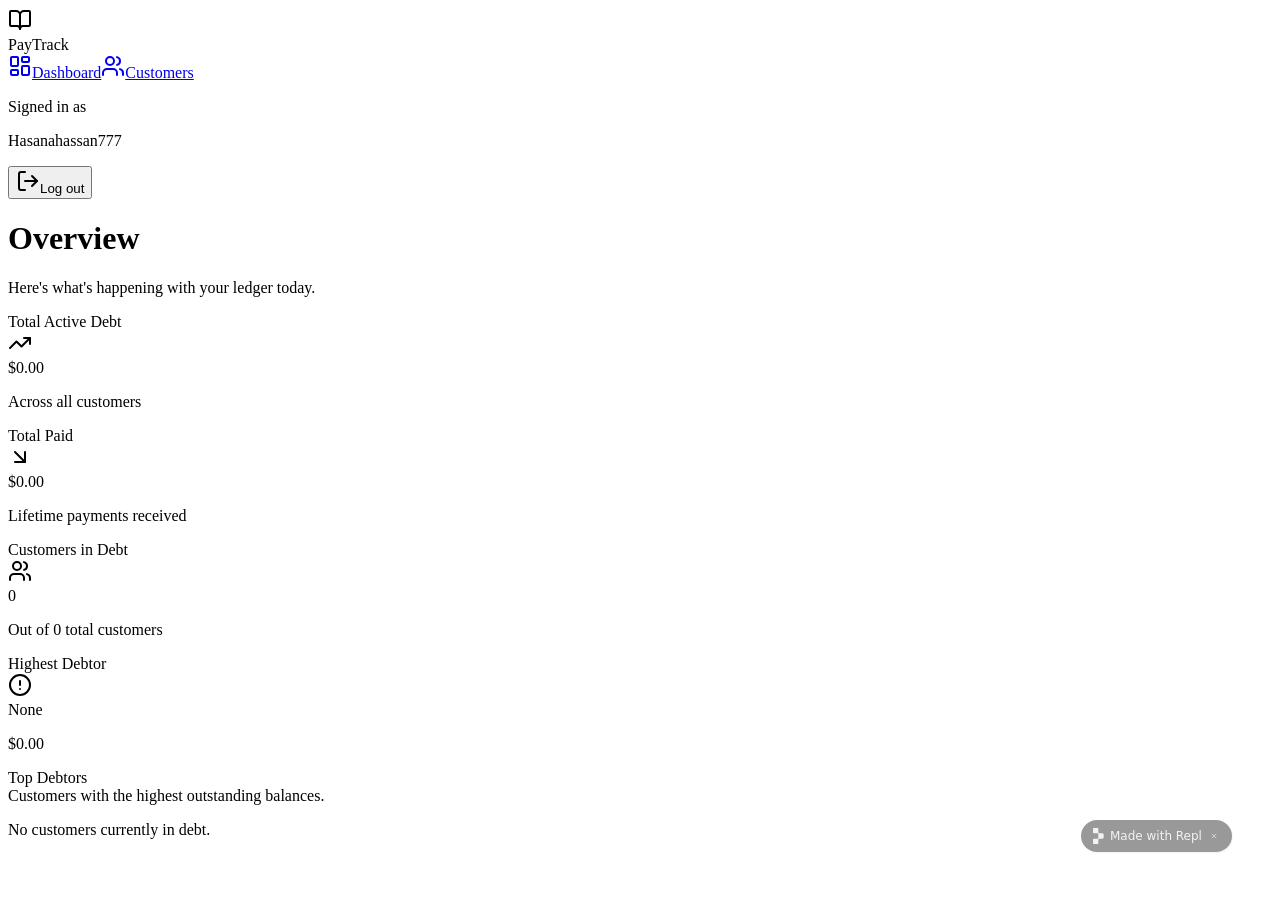
==== index.html @ a4691d7c "Rename PayTrack.html to index.html" ====
<!DOCTYPE html>
<!-- saved from url=(0054)https://customer-ledger-%2Dhasanahassan777.replit.app/ -->
<html lang="en"><head><meta http-equiv="Content-Type" content="text/html; charset=UTF-8">
    
    <meta name="viewport" content="width=device-width, initial-scale=1.0, maximum-scale=1">
    <title>PayTrack</title>
    <meta name="description" content="PayTrack — built on Replit. Update this description to reflect the app.">
    <meta name="robots" content="index, follow">
    <meta property="og:title" content="PayTrack">
    <meta property="og:description" content="PayTrack — built on Replit. Update this description to reflect the app.">
    <meta property="og:type" content="website">
    <meta name="twitter:card" content="summary_large_image">
    <meta name="twitter:title" content="PayTrack">
    <meta name="twitter:description" content="PayTrack — built on Replit. Update this description to reflect the app.">
    <link rel="icon" type="image/svg+xml" href="https://customer-ledger--hasanahassan777.replit.app/favicon.svg">
    <link rel="preconnect" href="https://fonts.googleapis.com/">
    <link rel="preconnect" href="https://fonts.gstatic.com/" crossorigin="">
    <link href="./PayTrack_files/css2" rel="stylesheet">
    <script type="module" crossorigin="" src="./PayTrack_files/index-40upBgzN.js.download"></script>
    <link rel="stylesheet" crossorigin="" href="./PayTrack_files/index-B2Ma9LY6.css">
  </head>
  <body>
    <div id="root"><div class="min-h-screen bg-background flex flex-col md:flex-row"><aside class="w-full md:w-64 bg-card border-r border-border md:min-h-screen flex flex-col"><div class="p-6 border-b border-border flex items-center gap-3"><div class="w-8 h-8 rounded bg-primary flex items-center justify-center text-primary-foreground"><svg xmlns="http://www.w3.org/2000/svg" width="24" height="24" viewBox="0 0 24 24" fill="none" stroke="currentColor" stroke-width="2" stroke-linecap="round" stroke-linejoin="round" class="lucide lucide-book-open w-5 h-5" aria-hidden="true"><path d="M12 7v14"></path><path d="M3 18a1 1 0 0 1-1-1V4a1 1 0 0 1 1-1h5a4 4 0 0 1 4 4 4 4 0 0 1 4-4h5a1 1 0 0 1 1 1v13a1 1 0 0 1-1 1h-6a3 3 0 0 0-3 3 3 3 0 0 0-3-3z"></path></svg></div><span class="font-bold text-lg tracking-tight">PayTrack</span></div><nav class="flex-1 p-4 space-y-1"><a data-testid="nav-dashboard" href="https://customer-ledger--hasanahassan777.replit.app/" class="flex items-center gap-3 px-3 py-2.5 rounded-md transition-colors text-sm font-medium bg-primary/10 text-primary"><svg xmlns="http://www.w3.org/2000/svg" width="24" height="24" viewBox="0 0 24 24" fill="none" stroke="currentColor" stroke-width="2" stroke-linecap="round" stroke-linejoin="round" class="lucide lucide-layout-dashboard w-4 h-4" aria-hidden="true"><rect width="7" height="9" x="3" y="3" rx="1"></rect><rect width="7" height="5" x="14" y="3" rx="1"></rect><rect width="7" height="9" x="14" y="12" rx="1"></rect><rect width="7" height="5" x="3" y="16" rx="1"></rect></svg>Dashboard</a><a data-testid="nav-customers" href="https://customer-ledger--hasanahassan777.replit.app/customers" class="flex items-center gap-3 px-3 py-2.5 rounded-md transition-colors text-sm font-medium text-muted-foreground hover:bg-secondary hover:text-foreground"><svg xmlns="http://www.w3.org/2000/svg" width="24" height="24" viewBox="0 0 24 24" fill="none" stroke="currentColor" stroke-width="2" stroke-linecap="round" stroke-linejoin="round" class="lucide lucide-users w-4 h-4" aria-hidden="true"><path d="M16 21v-2a4 4 0 0 0-4-4H6a4 4 0 0 0-4 4v2"></path><path d="M16 3.128a4 4 0 0 1 0 7.744"></path><path d="M22 21v-2a4 4 0 0 0-3-3.87"></path><circle cx="9" cy="7" r="4"></circle></svg>Customers</a></nav><div class="p-4 border-t border-border"><div class="mb-3 px-3 py-2"><p class="text-xs text-muted-foreground">Signed in as</p><p class="text-sm font-medium text-foreground truncate" data-testid="text-username">Hasanahassan777</p></div><button data-testid="button-logout" class="w-full flex items-center gap-3 px-3 py-2.5 rounded-md transition-colors text-sm font-medium text-muted-foreground hover:bg-secondary hover:text-foreground"><svg xmlns="http://www.w3.org/2000/svg" width="24" height="24" viewBox="0 0 24 24" fill="none" stroke="currentColor" stroke-width="2" stroke-linecap="round" stroke-linejoin="round" class="lucide lucide-log-out w-4 h-4" aria-hidden="true"><path d="m16 17 5-5-5-5"></path><path d="M21 12H9"></path><path d="M9 21H5a2 2 0 0 1-2-2V5a2 2 0 0 1 2-2h4"></path></svg>Log out</button></div></aside><main class="flex-1 flex flex-col overflow-hidden"><div class="flex-1 overflow-y-auto p-4 md:p-8"><div class="max-w-6xl mx-auto w-full"><div class="space-y-6"><div><h1 class="text-3xl font-bold tracking-tight">Overview</h1><p class="text-muted-foreground mt-1">Here's what's happening with your ledger today.</p></div><div class="grid gap-4 md:grid-cols-2 lg:grid-cols-4"><div class="rounded-xl border bg-card text-card-foreground border-t-4 border-t-primary shadow-sm hover-elevate"><div class="p-6 flex flex-row items-center justify-between pb-2 space-y-0"><div class="tracking-tight text-sm font-medium text-muted-foreground">Total Active Debt</div><svg xmlns="http://www.w3.org/2000/svg" width="24" height="24" viewBox="0 0 24 24" fill="none" stroke="currentColor" stroke-width="2" stroke-linecap="round" stroke-linejoin="round" class="lucide lucide-trending-up w-4 h-4 text-primary" aria-hidden="true"><path d="M16 7h6v6"></path><path d="m22 7-8.5 8.5-5-5L2 17"></path></svg></div><div class="p-6 pt-0"><div class="text-2xl font-bold text-foreground" data-testid="text-total-debt">$0.00</div><p class="text-xs text-muted-foreground mt-1">Across all customers</p></div></div><div class="rounded-xl border bg-card text-card-foreground shadow-sm hover-elevate"><div class="p-6 flex flex-row items-center justify-between pb-2 space-y-0"><div class="tracking-tight text-sm font-medium text-muted-foreground">Total Paid</div><svg xmlns="http://www.w3.org/2000/svg" width="24" height="24" viewBox="0 0 24 24" fill="none" stroke="currentColor" stroke-width="2" stroke-linecap="round" stroke-linejoin="round" class="lucide lucide-arrow-down-right w-4 h-4 text-green-600" aria-hidden="true"><path d="m7 7 10 10"></path><path d="M17 7v10H7"></path></svg></div><div class="p-6 pt-0"><div class="text-2xl font-bold text-foreground" data-testid="text-total-paid">$0.00</div><p class="text-xs text-muted-foreground mt-1">Lifetime payments received</p></div></div><div class="rounded-xl border bg-card text-card-foreground shadow-sm hover-elevate"><div class="p-6 flex flex-row items-center justify-between pb-2 space-y-0"><div class="tracking-tight text-sm font-medium text-muted-foreground">Customers in Debt</div><svg xmlns="http://www.w3.org/2000/svg" width="24" height="24" viewBox="0 0 24 24" fill="none" stroke="currentColor" stroke-width="2" stroke-linecap="round" stroke-linejoin="round" class="lucide lucide-users w-4 h-4 text-muted-foreground" aria-hidden="true"><path d="M16 21v-2a4 4 0 0 0-4-4H6a4 4 0 0 0-4 4v2"></path><path d="M16 3.128a4 4 0 0 1 0 7.744"></path><path d="M22 21v-2a4 4 0 0 0-3-3.87"></path><circle cx="9" cy="7" r="4"></circle></svg></div><div class="p-6 pt-0"><div class="text-2xl font-bold" data-testid="text-customers-in-debt">0</div><p class="text-xs text-muted-foreground mt-1">Out of 0 total customers</p></div></div><div class="rounded-xl border bg-card text-card-foreground shadow-sm hover-elevate"><div class="p-6 flex flex-row items-center justify-between pb-2 space-y-0"><div class="tracking-tight text-sm font-medium text-muted-foreground">Highest Debtor</div><svg xmlns="http://www.w3.org/2000/svg" width="24" height="24" viewBox="0 0 24 24" fill="none" stroke="currentColor" stroke-width="2" stroke-linecap="round" stroke-linejoin="round" class="lucide lucide-circle-alert w-4 h-4 text-destructive" aria-hidden="true"><circle cx="12" cy="12" r="10"></circle><line x1="12" x2="12" y1="8" y2="12"></line><line x1="12" x2="12.01" y1="16" y2="16"></line></svg></div><div class="p-6 pt-0"><div class="text-xl font-bold truncate" data-testid="text-max-debtor">None</div><p class="text-xs text-destructive font-medium mt-1">$0.00</p></div></div></div><div class="grid gap-6 md:grid-cols-2"><div class="rounded-xl border bg-card text-card-foreground shadow-sm"><div class="flex flex-col space-y-1.5 p-6"><div class="font-semibold leading-none tracking-tight">Top Debtors</div><div class="text-sm text-muted-foreground">Customers with the highest outstanding balances.</div></div><div class="p-6 pt-0"><div class="text-center py-8 text-muted-foreground border-2 border-dashed border-border rounded-lg"><p>No customers currently in debt.</p></div></div></div></div></div></div></div></main></div><div role="region" aria-label="Notifications (F8)" tabindex="-1" style="pointer-events: none;"><ol tabindex="-1" class="fixed top-0 z-[100] flex max-h-screen w-full flex-col-reverse p-4 sm:bottom-0 sm:right-0 sm:top-auto sm:flex-col md:max-w-[420px]"></ol></div></div>
  <script src="./PayTrack_files/replit-pill.global.js.download" data-referral-code="tfxqmjb1y5ly" data-repl-id="6ed360cc-65e6-425c-9809-bc0352db5e8e"></script>

<div id="replit-pill-host"><template shadowrootmode="closed"><style>
        #replit-pill {
          position: fixed;
          bottom: 48px;
          right: 48px;
          border-radius: 120px;
          font-family: system-ui, -apple-system, BlinkMacSystemFont, sans-serif;
          font-size: 12px;
          display: inline-flex;
          align-items: center;
          gap: 6px;
          padding: 6px 12px;
          z-index: 1000000;
          white-space: nowrap;
          cursor: pointer;
          overflow: hidden;
          background-color: rgba(0, 0, 0, 0.4);
          backdrop-filter: blur(6px);
          -webkit-backdrop-filter: blur(6px);
          color: #f0f2f6;
          box-shadow: 1px 1px 1px 0px rgba(0, 0, 0, 0.05), 1px 1px 1px 0px rgba(255, 255, 255, 0.1);
          transition:
            transform 0.2s ease,
            background-color 400ms cubic-bezier(0.2, 0.6, 0.2, 1),
            box-shadow 400ms cubic-bezier(0.2, 0.6, 0.2, 1);
        }
        #replit-pill[data-state="cta"] {
          background-color: rgba(38, 20, 12, 0.55);
          color: #faf6f1;
          box-shadow:
            0 8px 24px rgba(255, 90, 30, 0.28),
            1px 1px 1px 0px rgba(0, 0, 0, 0.05),
            inset 0 0 0 1px rgba(255, 140, 70, 0.18);
        }
        #replit-pill:hover {
          transform: scale(1.05);
        }
        #replit-pill .shimmer {
          position: absolute;
          inset: 0;
          transform: translateX(-100%);
          transition: transform 0.7s ease-in-out;
          background: linear-gradient(to right, transparent, rgba(255, 255, 255, 0.1), transparent);
          pointer-events: none;
        }
        #replit-pill:hover .shimmer {
          transform: translateX(100%);
        }
        #replit-pill .badge-content {
          display: inline-flex;
          align-items: center;
          gap: 6px;
          position: relative;
          flex: 0 0 auto;
        }
        #replit-pill .replit-logo {
          color: currentColor;
        }
        #replit-pill .flip {
          position: relative;
          display: inline-block;
          height: 20px;
          overflow: hidden;
          font-weight: 500;
          line-height: 20px;
          color: currentColor;
        }
        #replit-pill .flip.ready {
          transition: width 300ms cubic-bezier(0.2, 0.6, 0.2, 1);
        }
        #replit-pill .row {
          position: absolute;
          inset: 0 auto 0 0;
          display: flex;
          align-items: center;
          white-space: nowrap;
          will-change: transform, opacity;
          transform: translateY(-110%);
          opacity: 0;
          line-height: 1;
        }
        #replit-pill .row.in {
          animation: replit-pill-roll-in 380ms cubic-bezier(0.2, 0.6, 0.2, 1) forwards;
        }
        #replit-pill .row.out {
          animation: replit-pill-roll-out 380ms cubic-bezier(0.2, 0.6, 0.2, 1) forwards;
        }
        @keyframes replit-pill-roll-in {
          from { transform: translateY(110%); opacity: 0; }
          to   { transform: translateY(0);    opacity: 1; }
        }
        @keyframes replit-pill-roll-out {
          from { transform: translateY(0);     opacity: 1; }
          to   { transform: translateY(-110%); opacity: 0; }
        }
        #replit-pill .close-button {
          display: inline-flex;
          align-items: center;
          justify-content: center;
          padding: 2px;
          flex: 0 0 auto;
          border-radius: 64px;
          width: 12px;
          height: 12px;
          min-width: 0;
          cursor: pointer;
          border: none;
          box-sizing: border-box;
          background-color: transparent;
          transition: background-color 0.2s ease;
        }
        #replit-pill .close-button:hover {
          background-color: rgba(255, 255, 255, 0.1);
        }
        #replit-pill .close-button:focus-visible {
          outline: 1px solid #e6e9ef;
          outline-offset: 1px;
        }
        #replit-pill .close-icon {
          width: 8px;
          height: 8px;
          color: #e6e9ef;
        }
        #replit-pill[data-state="cta"] .close-icon {
          color: #faf6f1;
        }
        #replit-pill[data-state="cta"] .close-button:focus-visible {
          outline-color: #faf6f1;
        }
        @media (prefers-reduced-motion: reduce) {
          #replit-pill,
          #replit-pill .flip,
          #replit-pill .row,
          #replit-pill .shimmer {
            transition: none;
          }
          #replit-pill .row.in,
          #replit-pill .row.out {
            animation: none;
          }
        }
      </style><div id="replit-pill" data-state="brand"><div class="shimmer"></div><div class="badge-content"><svg width="10.67" height="16" viewBox="0 0 50 75" fill="none" class="replit-logo">
        <path d="M25 19.995C25 20.0375 25 20.0575 25 20.085C25.015 21.34 25.5475 22.6275 26.425 23.525C26.445 23.545 26.4475 23.5475 26.45 23.55C26.485 23.585 26.5025 23.6025 26.54 23.6375C27.4225 24.485 28.6775 25.005 29.9025 25.03C29.9525 25.03 29.9975 25.03 30.0825 25.03H42C44.8 25.03 46.2 25.03 47.27 25.575C48.21 26.055 48.975 26.82 49.455 27.76C50 28.83 50 30.23 50 33.03V42.03C50 44.83 50 46.23 49.455 47.3C48.975 48.24 48.21 49.005 47.27 49.485C46.2 50.03 44.8 50.03 42 50.03H29.9275C28.6425 50.0325 27.3225 50.58 26.4125 51.485C26.4075 51.49 26.4775 51.42 26.45 51.4475C26.445 51.4525 26.4425 51.4525 26.4225 51.475C25.545 52.3725 25.0125 53.6575 24.9975 54.9125C24.9975 54.94 24.9975 54.9625 24.9975 55.0025V67.0575C24.9975 69.8575 24.9975 71.2575 24.4525 72.3275C23.9725 73.2675 23.2075 74.0325 22.2675 74.5125C21.1975 75.0575 19.7975 75.0575 16.9975 75.0575H7.9975C5.1975 75.0575 3.7975 75.0575 2.7275 74.5125C1.7875 74.0325 1.0225 73.2675 0.542498 72.3275C-0.00250244 71.2575 -0.00250244 69.8575 -0.00250244 67.0575V58.0575C-0.00250244 55.2575 -0.00250244 53.8575 0.542498 52.7875C1.0225 51.8475 1.7875 51.0825 2.7275 50.6025C3.7975 50.0575 5.1975 50.0575 7.9975 50.0575H19.7225C19.9 50.0575 19.9875 50.0575 20.08 50.055C21.2475 50.0125 22.4375 49.52 23.295 48.7225C23.3625 48.66 23.4125 48.61 23.5125 48.51C23.55 48.4725 23.5675 48.455 23.6025 48.42C24.455 47.5325 24.9725 46.2825 24.9975 45.0525C24.9975 45.0025 24.9975 44.96 24.9975 44.875V30.12C24.9975 30.0325 24.9975 29.99 24.9975 29.94C24.9725 28.71 24.455 27.46 23.6025 26.575C23.5675 26.54 23.55 26.52 23.5125 26.4825C23.475 26.445 23.4575 26.4275 23.42 26.3925C22.5325 25.54 21.2825 25.0225 20.0525 24.9975C20.0025 24.9975 19.96 24.9975 19.875 24.9975H7.9975C5.1975 24.9975 3.7975 24.9975 2.7275 24.4525C1.7875 23.9725 1.0225 23.2075 0.542498 22.2675C-0.00250244 21.1975 -0.00250244 19.7975 -0.00250244 16.9975V7.9975C-2.44146e-06 5.2 -2.44379e-06 3.8 0.544998 2.73C1.025 1.79 1.79 1.025 2.73 0.545C3.8 0 5.2 0 8 0H17C19.8 0 21.2 0 22.27 0.545C23.21 1.025 23.975 1.79 24.455 2.73C25 3.8 25 5.2 25 8V19.995Z" fill="currentColor"></path>
      </svg><span class="flip ready" style="width: 92px;"><span class="row in" data-key="brand" aria-hidden="false" style="">Made with Replit</span><span class="row out" data-key="cta" aria-hidden="true">Build yours free →</span></span></div><button class="close-button" aria-label="Close"><svg width="24" height="24" viewBox="0 0 24 24" fill="none" stroke="currentColor" stroke-width="2" stroke-linecap="round" stroke-linejoin="round" class="close-icon">
        <path d="M18 6 6 18"></path>
        <path d="m6 6 12 12"></path>
      </svg></button></div></template></div></body></html>
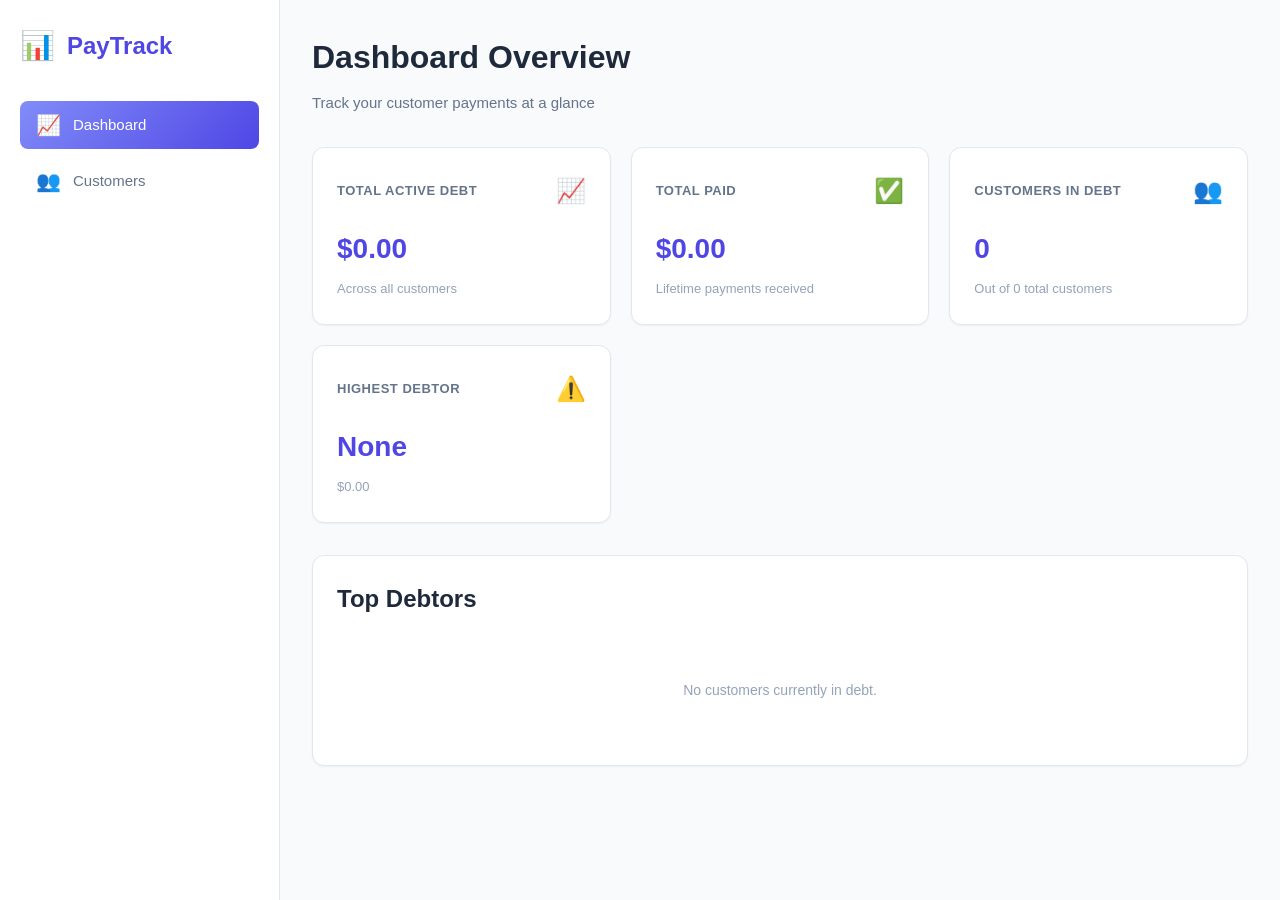
==== commit 10c6ea5d: "Complete PayTrack application with full features" ====
--- a/index.html
+++ b/index.html
@@ -1,172 +1,274 @@
 <!DOCTYPE html>
-<!-- saved from url=(0054)https://customer-ledger-%2Dhasanahassan777.replit.app/ -->
-<html lang="en"><head><meta http-equiv="Content-Type" content="text/html; charset=UTF-8">
-    
-    <meta name="viewport" content="width=device-width, initial-scale=1.0, maximum-scale=1">
-    <title>PayTrack</title>
-    <meta name="description" content="PayTrack — built on Replit. Update this description to reflect the app.">
-    <meta name="robots" content="index, follow">
-    <meta property="og:title" content="PayTrack">
-    <meta property="og:description" content="PayTrack — built on Replit. Update this description to reflect the app.">
-    <meta property="og:type" content="website">
-    <meta name="twitter:card" content="summary_large_image">
-    <meta name="twitter:title" content="PayTrack">
-    <meta name="twitter:description" content="PayTrack — built on Replit. Update this description to reflect the app.">
-    <link rel="icon" type="image/svg+xml" href="https://customer-ledger--hasanahassan777.replit.app/favicon.svg">
-    <link rel="preconnect" href="https://fonts.googleapis.com/">
-    <link rel="preconnect" href="https://fonts.gstatic.com/" crossorigin="">
-    <link href="./PayTrack_files/css2" rel="stylesheet">
-    <script type="module" crossorigin="" src="./PayTrack_files/index-40upBgzN.js.download"></script>
-    <link rel="stylesheet" crossorigin="" href="./PayTrack_files/index-B2Ma9LY6.css">
-  </head>
-  <body>
-    <div id="root"><div class="min-h-screen bg-background flex flex-col md:flex-row"><aside class="w-full md:w-64 bg-card border-r border-border md:min-h-screen flex flex-col"><div class="p-6 border-b border-border flex items-center gap-3"><div class="w-8 h-8 rounded bg-primary flex items-center justify-center text-primary-foreground"><svg xmlns="http://www.w3.org/2000/svg" width="24" height="24" viewBox="0 0 24 24" fill="none" stroke="currentColor" stroke-width="2" stroke-linecap="round" stroke-linejoin="round" class="lucide lucide-book-open w-5 h-5" aria-hidden="true"><path d="M12 7v14"></path><path d="M3 18a1 1 0 0 1-1-1V4a1 1 0 0 1 1-1h5a4 4 0 0 1 4 4 4 4 0 0 1 4-4h5a1 1 0 0 1 1 1v13a1 1 0 0 1-1 1h-6a3 3 0 0 0-3 3 3 3 0 0 0-3-3z"></path></svg></div><span class="font-bold text-lg tracking-tight">PayTrack</span></div><nav class="flex-1 p-4 space-y-1"><a data-testid="nav-dashboard" href="https://customer-ledger--hasanahassan777.replit.app/" class="flex items-center gap-3 px-3 py-2.5 rounded-md transition-colors text-sm font-medium bg-primary/10 text-primary"><svg xmlns="http://www.w3.org/2000/svg" width="24" height="24" viewBox="0 0 24 24" fill="none" stroke="currentColor" stroke-width="2" stroke-linecap="round" stroke-linejoin="round" class="lucide lucide-layout-dashboard w-4 h-4" aria-hidden="true"><rect width="7" height="9" x="3" y="3" rx="1"></rect><rect width="7" height="5" x="14" y="3" rx="1"></rect><rect width="7" height="9" x="14" y="12" rx="1"></rect><rect width="7" height="5" x="3" y="16" rx="1"></rect></svg>Dashboard</a><a data-testid="nav-customers" href="https://customer-ledger--hasanahassan777.replit.app/customers" class="flex items-center gap-3 px-3 py-2.5 rounded-md transition-colors text-sm font-medium text-muted-foreground hover:bg-secondary hover:text-foreground"><svg xmlns="http://www.w3.org/2000/svg" width="24" height="24" viewBox="0 0 24 24" fill="none" stroke="currentColor" stroke-width="2" stroke-linecap="round" stroke-linejoin="round" class="lucide lucide-users w-4 h-4" aria-hidden="true"><path d="M16 21v-2a4 4 0 0 0-4-4H6a4 4 0 0 0-4 4v2"></path><path d="M16 3.128a4 4 0 0 1 0 7.744"></path><path d="M22 21v-2a4 4 0 0 0-3-3.87"></path><circle cx="9" cy="7" r="4"></circle></svg>Customers</a></nav><div class="p-4 border-t border-border"><div class="mb-3 px-3 py-2"><p class="text-xs text-muted-foreground">Signed in as</p><p class="text-sm font-medium text-foreground truncate" data-testid="text-username">Hasanahassan777</p></div><button data-testid="button-logout" class="w-full flex items-center gap-3 px-3 py-2.5 rounded-md transition-colors text-sm font-medium text-muted-foreground hover:bg-secondary hover:text-foreground"><svg xmlns="http://www.w3.org/2000/svg" width="24" height="24" viewBox="0 0 24 24" fill="none" stroke="currentColor" stroke-width="2" stroke-linecap="round" stroke-linejoin="round" class="lucide lucide-log-out w-4 h-4" aria-hidden="true"><path d="m16 17 5-5-5-5"></path><path d="M21 12H9"></path><path d="M9 21H5a2 2 0 0 1-2-2V5a2 2 0 0 1 2-2h4"></path></svg>Log out</button></div></aside><main class="flex-1 flex flex-col overflow-hidden"><div class="flex-1 overflow-y-auto p-4 md:p-8"><div class="max-w-6xl mx-auto w-full"><div class="space-y-6"><div><h1 class="text-3xl font-bold tracking-tight">Overview</h1><p class="text-muted-foreground mt-1">Here's what's happening with your ledger today.</p></div><div class="grid gap-4 md:grid-cols-2 lg:grid-cols-4"><div class="rounded-xl border bg-card text-card-foreground border-t-4 border-t-primary shadow-sm hover-elevate"><div class="p-6 flex flex-row items-center justify-between pb-2 space-y-0"><div class="tracking-tight text-sm font-medium text-muted-foreground">Total Active Debt</div><svg xmlns="http://www.w3.org/2000/svg" width="24" height="24" viewBox="0 0 24 24" fill="none" stroke="currentColor" stroke-width="2" stroke-linecap="round" stroke-linejoin="round" class="lucide lucide-trending-up w-4 h-4 text-primary" aria-hidden="true"><path d="M16 7h6v6"></path><path d="m22 7-8.5 8.5-5-5L2 17"></path></svg></div><div class="p-6 pt-0"><div class="text-2xl font-bold text-foreground" data-testid="text-total-debt">$0.00</div><p class="text-xs text-muted-foreground mt-1">Across all customers</p></div></div><div class="rounded-xl border bg-card text-card-foreground shadow-sm hover-elevate"><div class="p-6 flex flex-row items-center justify-between pb-2 space-y-0"><div class="tracking-tight text-sm font-medium text-muted-foreground">Total Paid</div><svg xmlns="http://www.w3.org/2000/svg" width="24" height="24" viewBox="0 0 24 24" fill="none" stroke="currentColor" stroke-width="2" stroke-linecap="round" stroke-linejoin="round" class="lucide lucide-arrow-down-right w-4 h-4 text-green-600" aria-hidden="true"><path d="m7 7 10 10"></path><path d="M17 7v10H7"></path></svg></div><div class="p-6 pt-0"><div class="text-2xl font-bold text-foreground" data-testid="text-total-paid">$0.00</div><p class="text-xs text-muted-foreground mt-1">Lifetime payments received</p></div></div><div class="rounded-xl border bg-card text-card-foreground shadow-sm hover-elevate"><div class="p-6 flex flex-row items-center justify-between pb-2 space-y-0"><div class="tracking-tight text-sm font-medium text-muted-foreground">Customers in Debt</div><svg xmlns="http://www.w3.org/2000/svg" width="24" height="24" viewBox="0 0 24 24" fill="none" stroke="currentColor" stroke-width="2" stroke-linecap="round" stroke-linejoin="round" class="lucide lucide-users w-4 h-4 text-muted-foreground" aria-hidden="true"><path d="M16 21v-2a4 4 0 0 0-4-4H6a4 4 0 0 0-4 4v2"></path><path d="M16 3.128a4 4 0 0 1 0 7.744"></path><path d="M22 21v-2a4 4 0 0 0-3-3.87"></path><circle cx="9" cy="7" r="4"></circle></svg></div><div class="p-6 pt-0"><div class="text-2xl font-bold" data-testid="text-customers-in-debt">0</div><p class="text-xs text-muted-foreground mt-1">Out of 0 total customers</p></div></div><div class="rounded-xl border bg-card text-card-foreground shadow-sm hover-elevate"><div class="p-6 flex flex-row items-center justify-between pb-2 space-y-0"><div class="tracking-tight text-sm font-medium text-muted-foreground">Highest Debtor</div><svg xmlns="http://www.w3.org/2000/svg" width="24" height="24" viewBox="0 0 24 24" fill="none" stroke="currentColor" stroke-width="2" stroke-linecap="round" stroke-linejoin="round" class="lucide lucide-circle-alert w-4 h-4 text-destructive" aria-hidden="true"><circle cx="12" cy="12" r="10"></circle><line x1="12" x2="12" y1="8" y2="12"></line><line x1="12" x2="12.01" y1="16" y2="16"></line></svg></div><div class="p-6 pt-0"><div class="text-xl font-bold truncate" data-testid="text-max-debtor">None</div><p class="text-xs text-destructive font-medium mt-1">$0.00</p></div></div></div><div class="grid gap-6 md:grid-cols-2"><div class="rounded-xl border bg-card text-card-foreground shadow-sm"><div class="flex flex-col space-y-1.5 p-6"><div class="font-semibold leading-none tracking-tight">Top Debtors</div><div class="text-sm text-muted-foreground">Customers with the highest outstanding balances.</div></div><div class="p-6 pt-0"><div class="text-center py-8 text-muted-foreground border-2 border-dashed border-border rounded-lg"><p>No customers currently in debt.</p></div></div></div></div></div></div></div></main></div><div role="region" aria-label="Notifications (F8)" tabindex="-1" style="pointer-events: none;"><ol tabindex="-1" class="fixed top-0 z-[100] flex max-h-screen w-full flex-col-reverse p-4 sm:bottom-0 sm:right-0 sm:top-auto sm:flex-col md:max-w-[420px]"></ol></div></div>
-  <script src="./PayTrack_files/replit-pill.global.js.download" data-referral-code="tfxqmjb1y5ly" data-repl-id="6ed360cc-65e6-425c-9809-bc0352db5e8e"></script>
-
-<div id="replit-pill-host"><template shadowrootmode="closed"><style>
-        #replit-pill {
-          position: fixed;
-          bottom: 48px;
-          right: 48px;
-          border-radius: 120px;
-          font-family: system-ui, -apple-system, BlinkMacSystemFont, sans-serif;
-          font-size: 12px;
-          display: inline-flex;
-          align-items: center;
-          gap: 6px;
-          padding: 6px 12px;
-          z-index: 1000000;
-          white-space: nowrap;
-          cursor: pointer;
-          overflow: hidden;
-          background-color: rgba(0, 0, 0, 0.4);
-          backdrop-filter: blur(6px);
-          -webkit-backdrop-filter: blur(6px);
-          color: #f0f2f6;
-          box-shadow: 1px 1px 1px 0px rgba(0, 0, 0, 0.05), 1px 1px 1px 0px rgba(255, 255, 255, 0.1);
-          transition:
-            transform 0.2s ease,
-            background-color 400ms cubic-bezier(0.2, 0.6, 0.2, 1),
-            box-shadow 400ms cubic-bezier(0.2, 0.6, 0.2, 1);
-        }
-        #replit-pill[data-state="cta"] {
-          background-color: rgba(38, 20, 12, 0.55);
-          color: #faf6f1;
-          box-shadow:
-            0 8px 24px rgba(255, 90, 30, 0.28),
-            1px 1px 1px 0px rgba(0, 0, 0, 0.05),
-            inset 0 0 0 1px rgba(255, 140, 70, 0.18);
-        }
-        #replit-pill:hover {
-          transform: scale(1.05);
-        }
-        #replit-pill .shimmer {
-          position: absolute;
-          inset: 0;
-          transform: translateX(-100%);
-          transition: transform 0.7s ease-in-out;
-          background: linear-gradient(to right, transparent, rgba(255, 255, 255, 0.1), transparent);
-          pointer-events: none;
-        }
-        #replit-pill:hover .shimmer {
-          transform: translateX(100%);
-        }
-        #replit-pill .badge-content {
-          display: inline-flex;
-          align-items: center;
-          gap: 6px;
-          position: relative;
-          flex: 0 0 auto;
-        }
-        #replit-pill .replit-logo {
-          color: currentColor;
-        }
-        #replit-pill .flip {
-          position: relative;
-          display: inline-block;
-          height: 20px;
-          overflow: hidden;
-          font-weight: 500;
-          line-height: 20px;
-          color: currentColor;
-        }
-        #replit-pill .flip.ready {
-          transition: width 300ms cubic-bezier(0.2, 0.6, 0.2, 1);
-        }
-        #replit-pill .row {
-          position: absolute;
-          inset: 0 auto 0 0;
-          display: flex;
-          align-items: center;
-          white-space: nowrap;
-          will-change: transform, opacity;
-          transform: translateY(-110%);
-          opacity: 0;
-          line-height: 1;
-        }
-        #replit-pill .row.in {
-          animation: replit-pill-roll-in 380ms cubic-bezier(0.2, 0.6, 0.2, 1) forwards;
-        }
-        #replit-pill .row.out {
-          animation: replit-pill-roll-out 380ms cubic-bezier(0.2, 0.6, 0.2, 1) forwards;
-        }
-        @keyframes replit-pill-roll-in {
-          from { transform: translateY(110%); opacity: 0; }
-          to   { transform: translateY(0);    opacity: 1; }
-        }
-        @keyframes replit-pill-roll-out {
-          from { transform: translateY(0);     opacity: 1; }
-          to   { transform: translateY(-110%); opacity: 0; }
-        }
-        #replit-pill .close-button {
-          display: inline-flex;
-          align-items: center;
-          justify-content: center;
-          padding: 2px;
-          flex: 0 0 auto;
-          border-radius: 64px;
-          width: 12px;
-          height: 12px;
-          min-width: 0;
-          cursor: pointer;
-          border: none;
-          box-sizing: border-box;
-          background-color: transparent;
-          transition: background-color 0.2s ease;
-        }
-        #replit-pill .close-button:hover {
-          background-color: rgba(255, 255, 255, 0.1);
-        }
-        #replit-pill .close-button:focus-visible {
-          outline: 1px solid #e6e9ef;
-          outline-offset: 1px;
-        }
-        #replit-pill .close-icon {
-          width: 8px;
-          height: 8px;
-          color: #e6e9ef;
-        }
-        #replit-pill[data-state="cta"] .close-icon {
-          color: #faf6f1;
-        }
-        #replit-pill[data-state="cta"] .close-button:focus-visible {
-          outline-color: #faf6f1;
-        }
-        @media (prefers-reduced-motion: reduce) {
-          #replit-pill,
-          #replit-pill .flip,
-          #replit-pill .row,
-          #replit-pill .shimmer {
-            transition: none;
-          }
-          #replit-pill .row.in,
-          #replit-pill .row.out {
-            animation: none;
-          }
-        }
-      </style><div id="replit-pill" data-state="brand"><div class="shimmer"></div><div class="badge-content"><svg width="10.67" height="16" viewBox="0 0 50 75" fill="none" class="replit-logo">
-        <path d="M25 19.995C25 20.0375 25 20.0575 25 20.085C25.015 21.34 25.5475 22.6275 26.425 23.525C26.445 23.545 26.4475 23.5475 26.45 23.55C26.485 23.585 26.5025 23.6025 26.54 23.6375C27.4225 24.485 28.6775 25.005 29.9025 25.03C29.9525 25.03 29.9975 25.03 30.0825 25.03H42C44.8 25.03 46.2 25.03 47.27 25.575C48.21 26.055 48.975 26.82 49.455 27.76C50 28.83 50 30.23 50 33.03V42.03C50 44.83 50 46.23 49.455 47.3C48.975 48.24 48.21 49.005 47.27 49.485C46.2 50.03 44.8 50.03 42 50.03H29.9275C28.6425 50.0325 27.3225 50.58 26.4125 51.485C26.4075 51.49 26.4775 51.42 26.45 51.4475C26.445 51.4525 26.4425 51.4525 26.4225 51.475C25.545 52.3725 25.0125 53.6575 24.9975 54.9125C24.9975 54.94 24.9975 54.9625 24.9975 55.0025V67.0575C24.9975 69.8575 24.9975 71.2575 24.4525 72.3275C23.9725 73.2675 23.2075 74.0325 22.2675 74.5125C21.1975 75.0575 19.7975 75.0575 16.9975 75.0575H7.9975C5.1975 75.0575 3.7975 75.0575 2.7275 74.5125C1.7875 74.0325 1.0225 73.2675 0.542498 72.3275C-0.00250244 71.2575 -0.00250244 69.8575 -0.00250244 67.0575V58.0575C-0.00250244 55.2575 -0.00250244 53.8575 0.542498 52.7875C1.0225 51.8475 1.7875 51.0825 2.7275 50.6025C3.7975 50.0575 5.1975 50.0575 7.9975 50.0575H19.7225C19.9 50.0575 19.9875 50.0575 20.08 50.055C21.2475 50.0125 22.4375 49.52 23.295 48.7225C23.3625 48.66 23.4125 48.61 23.5125 48.51C23.55 48.4725 23.5675 48.455 23.6025 48.42C24.455 47.5325 24.9725 46.2825 24.9975 45.0525C24.9975 45.0025 24.9975 44.96 24.9975 44.875V30.12C24.9975 30.0325 24.9975 29.99 24.9975 29.94C24.9725 28.71 24.455 27.46 23.6025 26.575C23.5675 26.54 23.55 26.52 23.5125 26.4825C23.475 26.445 23.4575 26.4275 23.42 26.3925C22.5325 25.54 21.2825 25.0225 20.0525 24.9975C20.0025 24.9975 19.96 24.9975 19.875 24.9975H7.9975C5.1975 24.9975 3.7975 24.9975 2.7275 24.4525C1.7875 23.9725 1.0225 23.2075 0.542498 22.2675C-0.00250244 21.1975 -0.00250244 19.7975 -0.00250244 16.9975V7.9975C-2.44146e-06 5.2 -2.44379e-06 3.8 0.544998 2.73C1.025 1.79 1.79 1.025 2.73 0.545C3.8 0 5.2 0 8 0H17C19.8 0 21.2 0 22.27 0.545C23.21 1.025 23.975 1.79 24.455 2.73C25 3.8 25 5.2 25 8V19.995Z" fill="currentColor"></path>
-      </svg><span class="flip ready" style="width: 92px;"><span class="row in" data-key="brand" aria-hidden="false" style="">Made with Replit</span><span class="row out" data-key="cta" aria-hidden="true">Build yours free →</span></span></div><button class="close-button" aria-label="Close"><svg width="24" height="24" viewBox="0 0 24 24" fill="none" stroke="currentColor" stroke-width="2" stroke-linecap="round" stroke-linejoin="round" class="close-icon">
-        <path d="M18 6 6 18"></path>
-        <path d="m6 6 12 12"></path>
-      </svg></button></div></template></div></body></html>
+<html lang="en">
+<head>
+    <meta charset="UTF-8">
+    <meta name="viewport" content="width=device-width, initial-scale=1.0">
+    <title>PayTrack - Customer Payment Manager</title>
+    <link rel="stylesheet" href="styles.css">
+</head>
+<body>
+    <div id="app">
+        <!-- Sidebar -->
+        <aside class="sidebar">
+            <div class="logo">
+                <div class="logo-icon">📊</div>
+                <span>PayTrack</span>
+            </div>
+            <nav class="nav-menu">
+                <button class="nav-item active" onclick="showDashboard()">
+                    <span class="icon">📈</span>
+                    <span>Dashboard</span>
+                </button>
+                <button class="nav-item" onclick="showCustomers()">
+                    <span class="icon">👥</span>
+                    <span>Customers</span>
+                </button>
+            </nav>
+        </aside>
+
+        <!-- Main Content -->
+        <main class="main-content">
+            <!-- Dashboard View -->
+            <section id="dashboard" class="view active">
+                <div class="header">
+                    <h1>Dashboard Overview</h1>
+                    <p>Track your customer payments at a glance</p>
+                </div>
+
+                <div class="metrics-grid">
+                    <div class="metric-card">
+                        <div class="metric-header">
+                            <span class="metric-label">Total Active Debt</span>
+                            <span class="metric-icon">📈</span>
+                        </div>
+                        <div class="metric-value" id="totalDebt">$0.00</div>
+                        <p class="metric-desc">Across all customers</p>
+                    </div>
+
+                    <div class="metric-card">
+                        <div class="metric-header">
+                            <span class="metric-label">Total Paid</span>
+                            <span class="metric-icon">✅</span>
+                        </div>
+                        <div class="metric-value" id="totalPaid">$0.00</div>
+                        <p class="metric-desc">Lifetime payments received</p>
+                    </div>
+
+                    <div class="metric-card">
+                        <div class="metric-header">
+                            <span class="metric-label">Customers in Debt</span>
+                            <span class="metric-icon">👥</span>
+                        </div>
+                        <div class="metric-value" id="customersInDebt">0</div>
+                        <p class="metric-desc" id="totalCustomersText">Out of 0 total customers</p>
+                    </div>
+
+                    <div class="metric-card">
+                        <div class="metric-header">
+                            <span class="metric-label">Highest Debtor</span>
+                            <span class="metric-icon">⚠️</span>
+                        </div>
+                        <div class="metric-value" id="highestDebtor">None</div>
+                        <p class="metric-desc" id="highestDebtAmount">$0.00</p>
+                    </div>
+                </div>
+
+                <div class="dashboard-section">
+                    <h2>Top Debtors</h2>
+                    <div id="topDebtorsContainer" class="debtors-list">
+                        <p class="empty-state">No customers currently in debt.</p>
+                    </div>
+                </div>
+            </section>
+
+            <!-- Customers View -->
+            <section id="customers" class="view">
+                <div class="header">
+                    <div class="header-top">
+                        <div>
+                            <h1>Customers</h1>
+                            <p>Manage all your customers and their payments</p>
+                        </div>
+                        <button class="btn-primary" onclick="showAddCustomerModal()">+ Add Customer</button>
+                    </div>
+                </div>
+
+                <!-- Search Bar -->
+                <div class="search-container">
+                    <input 
+                        type="text" 
+                        id="searchInput" 
+                        class="search-input" 
+                        placeholder="Search customers by name..."
+                        onkeyup="filterCustomers()"
+                    >
+                    <span class="search-icon">🔍</span>
+                </div>
+
+                <!-- Customers Table -->
+                <div class="table-container">
+                    <table class="customers-table">
+                        <thead>
+                            <tr>
+                                <th>Name</th>
+                                <th>Initial Amount</th>
+                                <th>Paid Amount</th>
+                                <th>Remaining</th>
+                                <th>Status</th>
+                                <th>Actions</th>
+                            </tr>
+                        </thead>
+                        <tbody id="customersTableBody">
+                            <tr class="empty-row">
+                                <td colspan="6" class="empty-message">No customers yet. Add one to get started!</td>
+                            </tr>
+                        </tbody>
+                    </table>
+                </div>
+            </section>
+
+            <!-- Customer Details View -->
+            <section id="customerDetail" class="view">
+                <div class="detail-header">
+                    <button class="btn-back" onclick="showCustomers()">← Back to Customers</button>
+                    <h1 id="detailCustomerName">Customer Details</h1>
+                </div>
+
+                <div class="detail-container">
+                    <div class="detail-card">
+                        <h2>Payment Information</h2>
+                        <div class="info-grid">
+                            <div class="info-item">
+                                <label>Initial Amount</label>
+                                <p id="detailInitialAmount">$0.00</p>
+                            </div>
+                            <div class="info-item">
+                                <label>Total Paid</label>
+                                <p id="detailPaidAmount">$0.00</p>
+                            </div>
+                            <div class="info-item">
+                                <label>Remaining Balance</label>
+                                <p id="detailRemainingAmount">$0.00</p>
+                            </div>
+                            <div class="info-item">
+                                <label>Status</label>
+                                <p id="detailStatus">-</p>
+                            </div>
+                        </div>
+                    </div>
+
+                    <div class="action-cards">
+                        <div class="action-card add-payment">
+                            <h3>Add Payment</h3>
+                            <p>Record a payment from this customer</p>
+                            <input 
+                                type="number" 
+                                id="addPaymentAmount" 
+                                placeholder="Enter amount" 
+                                class="input-field"
+                                min="0"
+                                step="0.01"
+                            >
+                            <button class="btn-action" onclick="addPayment()">➕ Add Payment</button>
+                        </div>
+
+                        <div class="action-card subtract-payment">
+                            <h3>Subtract Payment</h3>
+                            <p>Deduct an amount from this customer's balance</p>
+                            <input 
+                                type="number" 
+                                id="subtractPaymentAmount" 
+                                placeholder="Enter amount" 
+                                class="input-field"
+                                min="0"
+                                step="0.01"
+                            >
+                            <button class="btn-action" onclick="subtractPayment()">➖ Subtract</button>
+                        </div>
+                    </div>
+
+                    <div class="delete-section">
+                        <button class="btn-danger" onclick="deleteCurrentCustomer()">🗑️ Delete Customer</button>
+                    </div>
+                </div>
+            </section>
+        </main>
+    </div>
+
+    <!-- Add Customer Modal -->
+    <div id="addCustomerModal" class="modal">
+        <div class="modal-content">
+            <div class="modal-header">
+                <h2>Add New Customer</h2>
+                <button class="modal-close" onclick="closeAddCustomerModal()">×</button>
+            </div>
+            <form onsubmit="submitAddCustomer(event)">
+                <div class="form-group">
+                    <label for="customerName">Customer Name</label>
+                    <input 
+                        type="text" 
+                        id="customerName" 
+                        required 
+                        placeholder="Enter customer name"
+                        class="input-field"
+                    >
+                </div>
+                <div class="form-group">
+                    <label for="initialAmount">Initial Amount ($)</label>
+                    <input 
+                        type="number" 
+                        id="initialAmount" 
+                        required 
+                        placeholder="Enter initial amount"
+                        class="input-field"
+                        min="0"
+                        step="0.01"
+                    >
+                </div>
+                <div class="modal-actions">
+                    <button type="button" class="btn-secondary" onclick="closeAddCustomerModal()">Cancel</button>
+                    <button type="submit" class="btn-primary">Add Customer</button>
+                </div>
+            </form>
+        </div>
+    </div>
+
+    <!-- Edit Customer Modal -->
+    <div id="editCustomerModal" class="modal">
+        <div class="modal-content">
+            <div class="modal-header">
+                <h2>Edit Customer</h2>
+                <button class="modal-close" onclick="closeEditCustomerModal()">×</button>
+            </div>
+            <form onsubmit="submitEditCustomer(event)">
+                <div class="form-group">
+                    <label for="editCustomerName">Customer Name</label>
+                    <input 
+                        type="text" 
+                        id="editCustomerName" 
+                        required 
+                        class="input-field"
+                    >
+                </div>
+                <div class="form-group">
+                    <label for="editInitialAmount">Initial Amount ($)</label>
+                    <input 
+                        type="number" 
+                        id="editInitialAmount" 
+                        required 
+                        class="input-field"
+                        min="0"
+                        step="0.01"
+                    >
+                </div>
+                <div class="modal-actions">
+                    <button type="button" class="btn-secondary" onclick="closeEditCustomerModal()">Cancel</button>
+                    <button type="submit" class="btn-primary">Save Changes</button>
+                </div>
+            </form>
+        </div>
+    </div>
+
+    <script src="script.js"></script>
+</body>
+</html>
--- a/styles.css
+++ b/styles.css
@@ -0,0 +1,711 @@
+* {
+    margin: 0;
+    padding: 0;
+    box-sizing: border-box;
+}
+
+:root {
+    --primary: #6366f1;
+    --primary-light: #818cf8;
+    --primary-dark: #4f46e5;
+    --secondary: #ec4899;
+    --success: #10b981;
+    --warning: #f59e0b;
+    --danger: #ef4444;
+    --bg-light: #f8fafc;
+    --bg-white: #ffffff;
+    --bg-gray: #f1f5f9;
+    --border: #e2e8f0;
+    --text-dark: #1e293b;
+    --text-gray: #64748b;
+    --text-light: #94a3b8;
+    --shadow-sm: 0 1px 2px rgba(0, 0, 0, 0.05);
+    --shadow-md: 0 4px 6px rgba(0, 0, 0, 0.1);
+    --shadow-lg: 0 10px 15px rgba(0, 0, 0, 0.1);
+}
+
+body {
+    font-family: 'Segoe UI', Tahoma, Geneva, Verdana, sans-serif;
+    background: var(--bg-light);
+    color: var(--text-dark);
+    line-height: 1.6;
+}
+
+/* Layout */
+#app {
+    display: flex;
+    height: 100vh;
+}
+
+/* Sidebar */
+.sidebar {
+    width: 280px;
+    background: var(--bg-white);
+    border-right: 1px solid var(--border);
+    padding: 24px 20px;
+    display: flex;
+    flex-direction: column;
+    box-shadow: var(--shadow-sm);
+    overflow-y: auto;
+}
+
+.logo {
+    display: flex;
+    align-items: center;
+    gap: 12px;
+    margin-bottom: 32px;
+    font-size: 24px;
+    font-weight: 700;
+    color: var(--primary-dark);
+}
+
+.logo-icon {
+    font-size: 28px;
+}
+
+.nav-menu {
+    display: flex;
+    flex-direction: column;
+    gap: 8px;
+}
+
+.nav-item {
+    display: flex;
+    align-items: center;
+    gap: 12px;
+    padding: 12px 16px;
+    background: transparent;
+    border: none;
+    border-radius: 8px;
+    cursor: pointer;
+    font-size: 15px;
+    font-weight: 500;
+    color: var(--text-gray);
+    transition: all 0.3s ease;
+}
+
+.nav-item:hover {
+    background: var(--bg-gray);
+    color: var(--text-dark);
+}
+
+.nav-item.active {
+    background: linear-gradient(135deg, var(--primary-light) 0%, var(--primary-dark) 100%);
+    color: white;
+}
+
+.nav-item .icon {
+    font-size: 20px;
+}
+
+/* Main Content */
+.main-content {
+    flex: 1;
+    overflow-y: auto;
+    padding: 32px;
+    background: var(--bg-light);
+}
+
+.view {
+    display: none;
+}
+
+.view.active {
+    display: block;
+    animation: fadeIn 0.3s ease;
+}
+
+@keyframes fadeIn {
+    from {
+        opacity: 0;
+        transform: translateY(10px);
+    }
+    to {
+        opacity: 1;
+        transform: translateY(0);
+    }
+}
+
+/* Header */
+.header {
+    margin-bottom: 32px;
+}
+
+.header h1 {
+    font-size: 32px;
+    margin-bottom: 8px;
+    color: var(--text-dark);
+}
+
+.header p {
+    color: var(--text-gray);
+    font-size: 15px;
+}
+
+.header-top {
+    display: flex;
+    justify-content: space-between;
+    align-items: flex-start;
+}
+
+/* Metrics Grid */
+.metrics-grid {
+    display: grid;
+    grid-template-columns: repeat(auto-fit, minmax(250px, 1fr));
+    gap: 20px;
+    margin-bottom: 32px;
+}
+
+.metric-card {
+    background: var(--bg-white);
+    padding: 24px;
+    border-radius: 12px;
+    border: 1px solid var(--border);
+    box-shadow: var(--shadow-sm);
+    transition: all 0.3s ease;
+}
+
+.metric-card:hover {
+    transform: translateY(-4px);
+    box-shadow: var(--shadow-md);
+}
+
+.metric-header {
+    display: flex;
+    justify-content: space-between;
+    align-items: center;
+    margin-bottom: 16px;
+}
+
+.metric-label {
+    font-size: 13px;
+    font-weight: 600;
+    color: var(--text-gray);
+    text-transform: uppercase;
+    letter-spacing: 0.5px;
+}
+
+.metric-icon {
+    font-size: 24px;
+}
+
+.metric-value {
+    font-size: 28px;
+    font-weight: 700;
+    color: var(--primary-dark);
+    margin-bottom: 8px;
+}
+
+.metric-desc {
+    font-size: 13px;
+    color: var(--text-light);
+}
+
+/* Dashboard Section */
+.dashboard-section {
+    background: var(--bg-white);
+    padding: 24px;
+    border-radius: 12px;
+    border: 1px solid var(--border);
+    box-shadow: var(--shadow-sm);
+}
+
+.dashboard-section h2 {
+    margin-bottom: 20px;
+    color: var(--text-dark);
+}
+
+.debtors-list {
+    display: flex;
+    flex-direction: column;
+    gap: 12px;
+}
+
+.debtor-item {
+    display: flex;
+    justify-content: space-between;
+    align-items: center;
+    padding: 16px;
+    background: var(--bg-gray);
+    border-radius: 8px;
+    border-left: 4px solid var(--danger);
+}
+
+.debtor-info {
+    flex: 1;
+}
+
+.debtor-name {
+    font-weight: 600;
+    color: var(--text-dark);
+    margin-bottom: 4px;
+}
+
+.debtor-amount {
+    color: var(--text-light);
+    font-size: 14px;
+}
+
+/* Search Container */
+.search-container {
+    position: relative;
+    margin-bottom: 24px;
+}
+
+.search-input {
+    width: 100%;
+    padding: 12px 16px 12px 40px;
+    border: 1px solid var(--border);
+    border-radius: 8px;
+    font-size: 14px;
+    background: var(--bg-white);
+    transition: all 0.3s ease;
+}
+
+.search-input:focus {
+    outline: none;
+    border-color: var(--primary);
+    box-shadow: 0 0 0 3px rgba(99, 102, 241, 0.1);
+}
+
+.search-icon {
+    position: absolute;
+    left: 14px;
+    top: 50%;
+    transform: translateY(-50%);
+    font-size: 18px;
+    color: var(--text-light);
+}
+
+/* Table */
+.table-container {
+    background: var(--bg-white);
+    border-radius: 12px;
+    border: 1px solid var(--border);
+    overflow: hidden;
+    box-shadow: var(--shadow-sm);
+}
+
+.customers-table {
+    width: 100%;
+    border-collapse: collapse;
+}
+
+.customers-table thead {
+    background: var(--bg-gray);
+    border-bottom: 2px solid var(--border);
+}
+
+.customers-table th {
+    padding: 16px;
+    text-align: left;
+    font-weight: 600;
+    color: var(--text-dark);
+    font-size: 13px;
+    text-transform: uppercase;
+    letter-spacing: 0.5px;
+}
+
+.customers-table td {
+    padding: 16px;
+    border-bottom: 1px solid var(--border);
+    color: var(--text-dark);
+}
+
+.customers-table tbody tr:hover {
+    background: var(--bg-gray);
+}
+
+.empty-row {
+    background: var(--bg-white);
+}
+
+.empty-message {
+    text-align: center;
+    color: var(--text-light);
+    font-size: 14px;
+    padding: 40px 16px !important;
+}
+
+.status-badge {
+    display: inline-block;
+    padding: 6px 12px;
+    border-radius: 20px;
+    font-size: 12px;
+    font-weight: 600;
+}
+
+.status-badge.paid {
+    background: rgba(16, 185, 129, 0.1);
+    color: var(--success);
+}
+
+.status-badge.partial {
+    background: rgba(245, 158, 11, 0.1);
+    color: var(--warning);
+}
+
+.status-badge.pending {
+    background: rgba(239, 68, 68, 0.1);
+    color: var(--danger);
+}
+
+/* Action Buttons in Table */
+.action-buttons {
+    display: flex;
+    gap: 8px;
+}
+
+.btn-icon {
+    padding: 6px 10px;
+    border: none;
+    border-radius: 6px;
+    cursor: pointer;
+    font-size: 14px;
+    transition: all 0.3s ease;
+    background: transparent;
+    border: 1px solid var(--border);
+}
+
+.btn-icon:hover {
+    background: var(--bg-gray);
+    border-color: var(--primary);
+}
+
+.btn-icon.edit {
+    color: var(--primary);
+}
+
+.btn-icon.delete {
+    color: var(--danger);
+}
+
+/* Buttons */
+.btn-primary,
+.btn-secondary,
+.btn-danger,
+.btn-action,
+.btn-back {
+    padding: 12px 24px;
+    border: none;
+    border-radius: 8px;
+    font-size: 14px;
+    font-weight: 600;
+    cursor: pointer;
+    transition: all 0.3s ease;
+}
+
+.btn-primary {
+    background: linear-gradient(135deg, var(--primary-light) 0%, var(--primary-dark) 100%);
+    color: white;
+}
+
+.btn-primary:hover {
+    transform: translateY(-2px);
+    box-shadow: var(--shadow-md);
+}
+
+.btn-secondary {
+    background: var(--bg-gray);
+    color: var(--text-dark);
+    border: 1px solid var(--border);
+}
+
+.btn-secondary:hover {
+    background: var(--border);
+}
+
+.btn-danger {
+    background: var(--danger);
+    color: white;
+    width: 100%;
+    margin-top: 24px;
+}
+
+.btn-danger:hover {
+    background: #dc2626;
+    transform: translateY(-2px);
+}
+
+.btn-action {
+    background: var(--primary);
+    color: white;
+    width: 100%;
+    margin-top: 12px;
+}
+
+.btn-action:hover {
+    background: var(--primary-dark);
+}
+
+.btn-back {
+    padding: 8px 16px;
+    background: var(--bg-gray);
+    color: var(--text-dark);
+    border: 1px solid var(--border);
+    margin-bottom: 24px;
+}
+
+.btn-back:hover {
+    background: var(--border);
+}
+
+/* Detail Header */
+.detail-header {
+    margin-bottom: 32px;
+}
+
+.detail-header h1 {
+    font-size: 32px;
+    margin-top: 16px;
+    color: var(--text-dark);
+}
+
+/* Detail Container */
+.detail-container {
+    display: grid;
+    gap: 24px;
+}
+
+.detail-card {
+    background: var(--bg-white);
+    padding: 24px;
+    border-radius: 12px;
+    border: 1px solid var(--border);
+    box-shadow: var(--shadow-sm);
+}
+
+.detail-card h2 {
+    margin-bottom: 20px;
+    color: var(--text-dark);
+}
+
+.info-grid {
+    display: grid;
+    grid-template-columns: repeat(auto-fit, minmax(200px, 1fr));
+    gap: 20px;
+}
+
+.info-item {
+    padding: 16px;
+    background: var(--bg-gray);
+    border-radius: 8px;
+}
+
+.info-item label {
+    display: block;
+    font-size: 12px;
+    font-weight: 600;
+    color: var(--text-gray);
+    text-transform: uppercase;
+    margin-bottom: 8px;
+    letter-spacing: 0.5px;
+}
+
+.info-item p {
+    font-size: 24px;
+    font-weight: 700;
+    color: var(--primary-dark);
+}
+
+/* Action Cards */
+.action-cards {
+    display: grid;
+    grid-template-columns: repeat(auto-fit, minmax(300px, 1fr));
+    gap: 20px;
+}
+
+.action-card {
+    background: var(--bg-white);
+    padding: 24px;
+    border-radius: 12px;
+    border: 1px solid var(--border);
+    box-shadow: var(--shadow-sm);
+}
+
+.action-card h3 {
+    margin-bottom: 8px;
+    color: var(--text-dark);
+}
+
+.action-card p {
+    color: var(--text-light);
+    font-size: 14px;
+    margin-bottom: 16px;
+}
+
+.action-card.add-payment {
+    border-left: 4px solid var(--success);
+}
+
+.action-card.subtract-payment {
+    border-left: 4px solid var(--warning);
+}
+
+/* Delete Section */
+.delete-section {
+    background: var(--bg-white);
+    padding: 24px;
+    border-radius: 12px;
+    border: 1px solid var(--danger);
+    text-align: center;
+}
+
+/* Forms */
+.form-group {
+    margin-bottom: 20px;
+}
+
+.form-group label {
+    display: block;
+    margin-bottom: 8px;
+    font-weight: 600;
+    color: var(--text-dark);
+}
+
+.input-field {
+    width: 100%;
+    padding: 12px;
+    border: 1px solid var(--border);
+    border-radius: 8px;
+    font-size: 14px;
+    transition: all 0.3s ease;
+}
+
+.input-field:focus {
+    outline: none;
+    border-color: var(--primary);
+    box-shadow: 0 0 0 3px rgba(99, 102, 241, 0.1);
+}
+
+/* Modal */
+.modal {
+    display: none;
+    position: fixed;
+    top: 0;
+    left: 0;
+    width: 100%;
+    height: 100%;
+    background: rgba(0, 0, 0, 0.5);
+    z-index: 1000;
+    justify-content: center;
+    align-items: center;
+}
+
+.modal.active {
+    display: flex;
+}
+
+.modal-content {
+    background: var(--bg-white);
+    padding: 32px;
+    border-radius: 12px;
+    max-width: 500px;
+    width: 90%;
+    box-shadow: var(--shadow-lg);
+    animation: slideIn 0.3s ease;
+}
+
+@keyframes slideIn {
+    from {
+        transform: translateY(-50px);
+        opacity: 0;
+    }
+    to {
+        transform: translateY(0);
+        opacity: 1;
+    }
+}
+
+.modal-header {
+    display: flex;
+    justify-content: space-between;
+    align-items: center;
+    margin-bottom: 24px;
+}
+
+.modal-header h2 {
+    color: var(--text-dark);
+}
+
+.modal-close {
+    background: none;
+    border: none;
+    font-size: 28px;
+    cursor: pointer;
+    color: var(--text-light);
+    transition: color 0.3s ease;
+}
+
+.modal-close:hover {
+    color: var(--text-dark);
+}
+
+.modal-actions {
+    display: flex;
+    gap: 12px;
+    justify-content: flex-end;
+    margin-top: 24px;
+}
+
+/* Empty State */
+.empty-state {
+    text-align: center;
+    padding: 40px;
+    color: var(--text-light);
+    font-size: 14px;
+}
+
+/* Responsive */
+@media (max-width: 1024px) {
+    .metrics-grid {
+        grid-template-columns: repeat(2, 1fr);
+    }
+    
+    .action-cards {
+        grid-template-columns: 1fr;
+    }
+}
+
+@media (max-width: 768px) {
+    #app {
+        flex-direction: column;
+    }
+    
+    .sidebar {
+        width: 100%;
+        border-right: none;
+        border-bottom: 1px solid var(--border);
+        padding: 16px;
+    }
+    
+    .nav-menu {
+        flex-direction: row;
+    }
+    
+    .main-content {
+        padding: 16px;
+    }
+    
+    .metrics-grid {
+        grid-template-columns: 1fr;
+    }
+    
+    .header-top {
+        flex-direction: column;
+        gap: 16px;
+    }
+    
+    .header h1 {
+        font-size: 24px;
+    }
+    
+    .customers-table {
+        font-size: 13px;
+    }
+    
+    .customers-table th,
+    .customers-table td {
+        padding: 12px;
+    }
+}
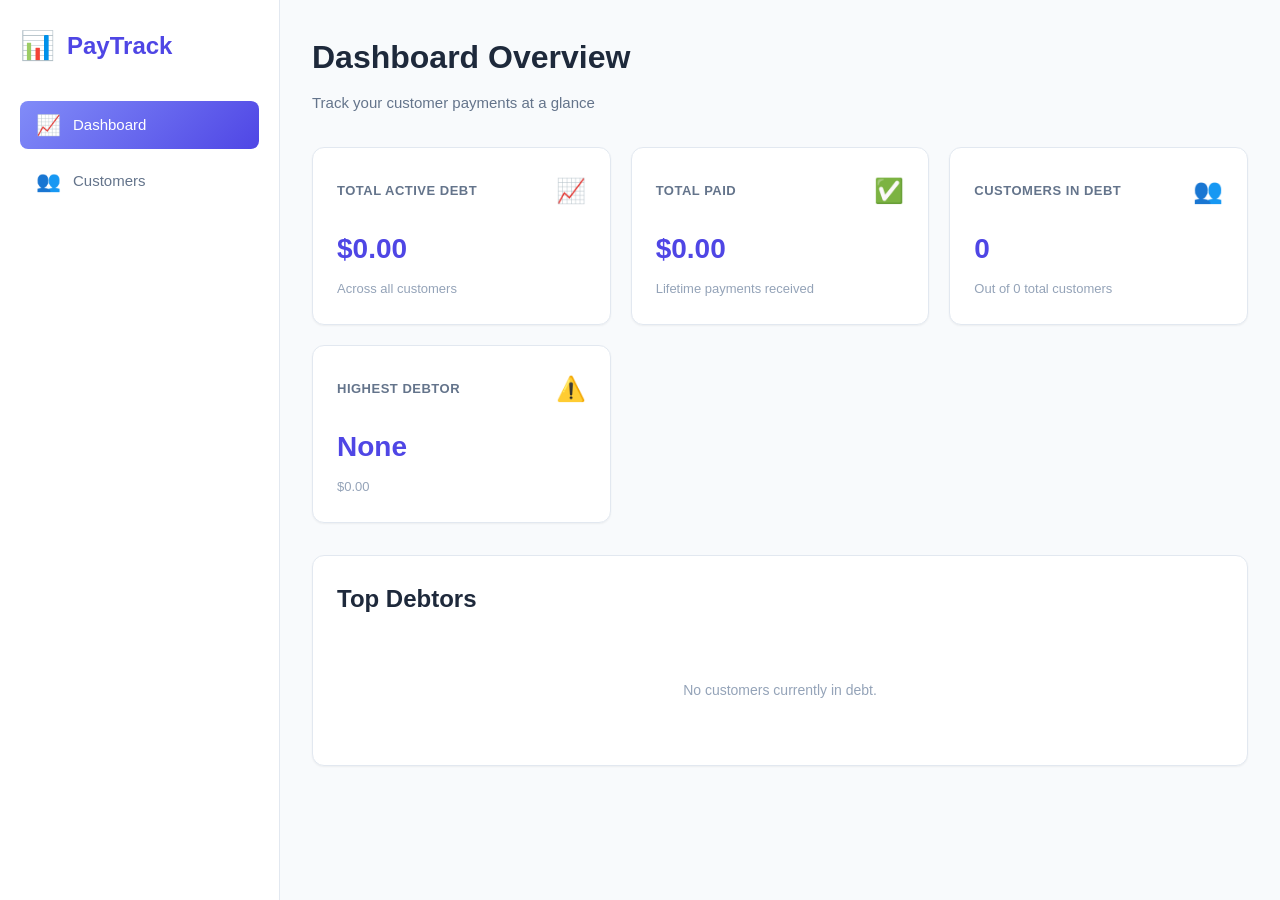
==== commit a0ecc390: "Remove extra tabs, show only balance debt in customer details" ====
--- a/index.html
+++ b/index.html
@@ -105,6 +105,14 @@
                     <span class="search-icon">🔍</span>
                 </div>
 
+                <!-- Balance Display -->
+                <div class="balance-display">
+                    <div class="balance-card">
+                        <span class="balance-label">Total Balance</span>
+                        <span class="balance-amount" id="balanceAmount">$0.00</span>
+                    </div>
+                </div>
+
                 <!-- Customers Table -->
                 <div class="table-container">
                     <table class="customers-table">
@@ -136,23 +144,11 @@
 
                 <div class="detail-container">
                     <div class="detail-card">
-                        <h2>Payment Information</h2>
-                        <div class="info-grid">
-                            <div class="info-item">
-                                <label>Initial Amount</label>
-                                <p id="detailInitialAmount">$0.00</p>
-                            </div>
-                            <div class="info-item">
-                                <label>Total Paid</label>
-                                <p id="detailPaidAmount">$0.00</p>
-                            </div>
-                            <div class="info-item">
-                                <label>Remaining Balance</label>
-                                <p id="detailRemainingAmount">$0.00</p>
-                            </div>
-                            <div class="info-item">
-                                <label>Status</label>
-                                <p id="detailStatus">-</p>
+                        <h2>Balance</h2>
+                        <div class="balance-info">
+                            <div class="balance-info-item">
+                                <span class="balance-info-label">Remaining Debt</span>
+                                <span class="balance-info-amount" id="detailRemainingAmount">$0.00</span>
                             </div>
                         </div>
                     </div>
--- a/styles.css
+++ b/styles.css
@@ -249,7 +249,7 @@
 /* Search Container */
 .search-container {
     position: relative;
-    margin-bottom: 24px;
+    margin-bottom: 16px;
 }
 
 .search-input {
@@ -275,6 +275,33 @@
     transform: translateY(-50%);
     font-size: 18px;
     color: var(--text-light);
+}
+
+/* Balance Display */
+.balance-display {
+    margin-bottom: 24px;
+}
+
+.balance-card {
+    background: linear-gradient(135deg, var(--primary-light) 0%, var(--primary-dark) 100%);
+    padding: 20px 24px;
+    border-radius: 12px;
+    color: white;
+    display: flex;
+    justify-content: space-between;
+    align-items: center;
+    box-shadow: var(--shadow-md);
+}
+
+.balance-label {
+    font-size: 14px;
+    font-weight: 600;
+    opacity: 0.9;
+}
+
+.balance-amount {
+    font-size: 28px;
+    font-weight: 700;
 }
 
 /* Table */
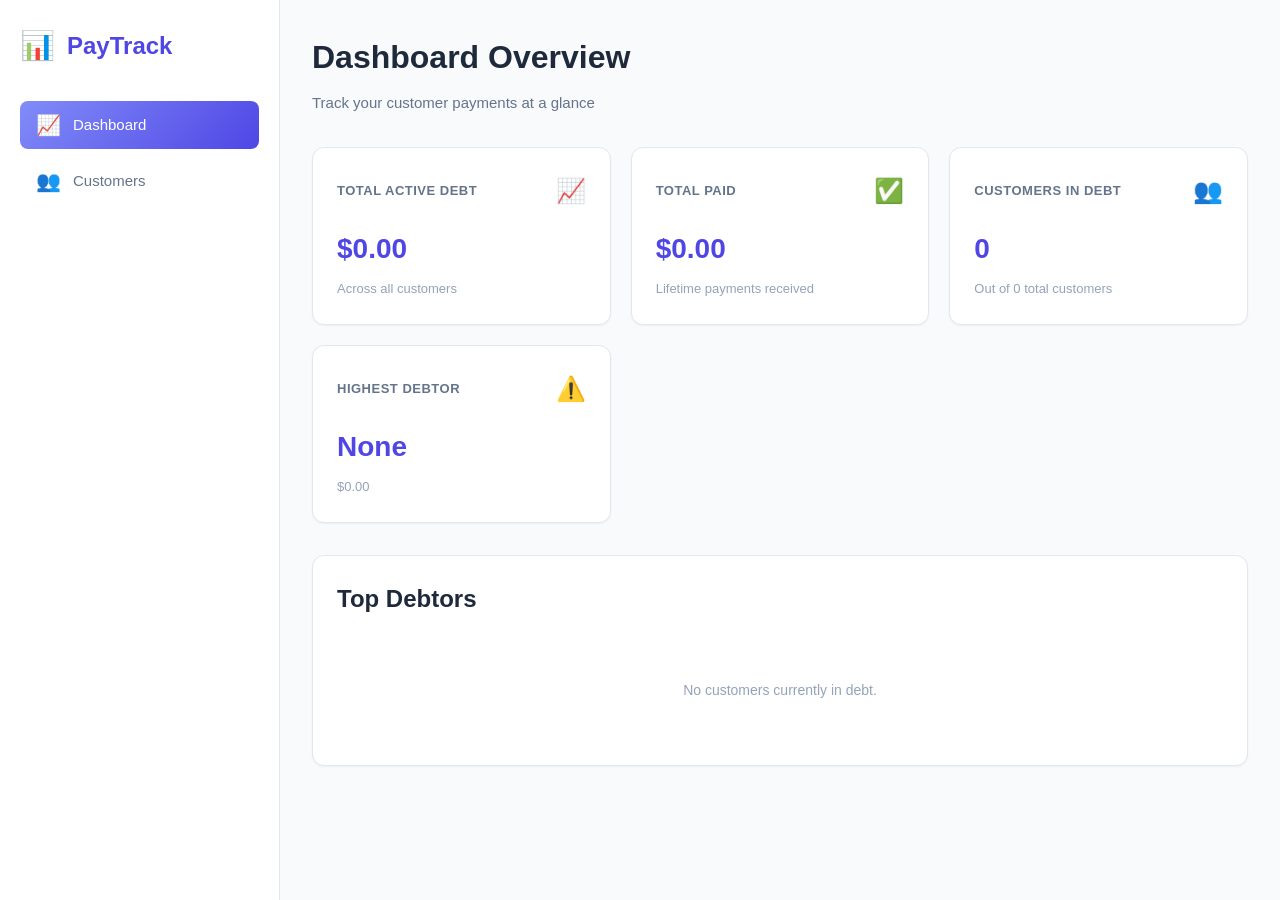
==== commit 34a9f1ee: "Update index.html" ====
--- a/index.html
+++ b/index.html
@@ -105,30 +105,19 @@
                     <span class="search-icon">🔍</span>
                 </div>
 
-                <!-- Balance Display -->
-                <div class="balance-display">
-                    <div class="balance-card">
-                        <span class="balance-label">Total Balance</span>
-                        <span class="balance-amount" id="balanceAmount">$0.00</span>
-                    </div>
-                </div>
-
                 <!-- Customers Table -->
                 <div class="table-container">
                     <table class="customers-table">
                         <thead>
                             <tr>
                                 <th>Name</th>
-                                <th>Initial Amount</th>
-                                <th>Paid Amount</th>
-                                <th>Remaining</th>
-                                <th>Status</th>
+                                <th>Balance</th>
                                 <th>Actions</th>
                             </tr>
                         </thead>
                         <tbody id="customersTableBody">
                             <tr class="empty-row">
-                                <td colspan="6" class="empty-message">No customers yet. Add one to get started!</td>
+                                <td colspan="3" class="empty-message">No customers yet. Add one to get started!</td>
                             </tr>
                         </tbody>
                     </table>
@@ -267,4 +256,4 @@
 
     <script src="script.js"></script>
 </body>
-</html>+</html>
--- a/styles.css
+++ b/styles.css
@@ -507,32 +507,32 @@
     color: var(--text-dark);
 }
 
-.info-grid {
-    display: grid;
-    grid-template-columns: repeat(auto-fit, minmax(200px, 1fr));
+.balance-info {
+    display: flex;
     gap: 20px;
 }
 
-.info-item {
-    padding: 16px;
-    background: var(--bg-gray);
+.balance-info-item {
+    flex: 1;
+    padding: 20px;
+    background: linear-gradient(135deg, var(--primary-light) 0%, var(--primary-dark) 100%);
     border-radius: 8px;
-}
-
-.info-item label {
+    color: white;
+    text-align: center;
+}
+
+.balance-info-label {
     display: block;
-    font-size: 12px;
+    font-size: 14px;
     font-weight: 600;
-    color: var(--text-gray);
-    text-transform: uppercase;
+    opacity: 0.9;
     margin-bottom: 8px;
-    letter-spacing: 0.5px;
-}
-
-.info-item p {
-    font-size: 24px;
+}
+
+.balance-info-amount {
+    display: block;
+    font-size: 32px;
     font-weight: 700;
-    color: var(--primary-dark);
 }
 
 /* Action Cards */
